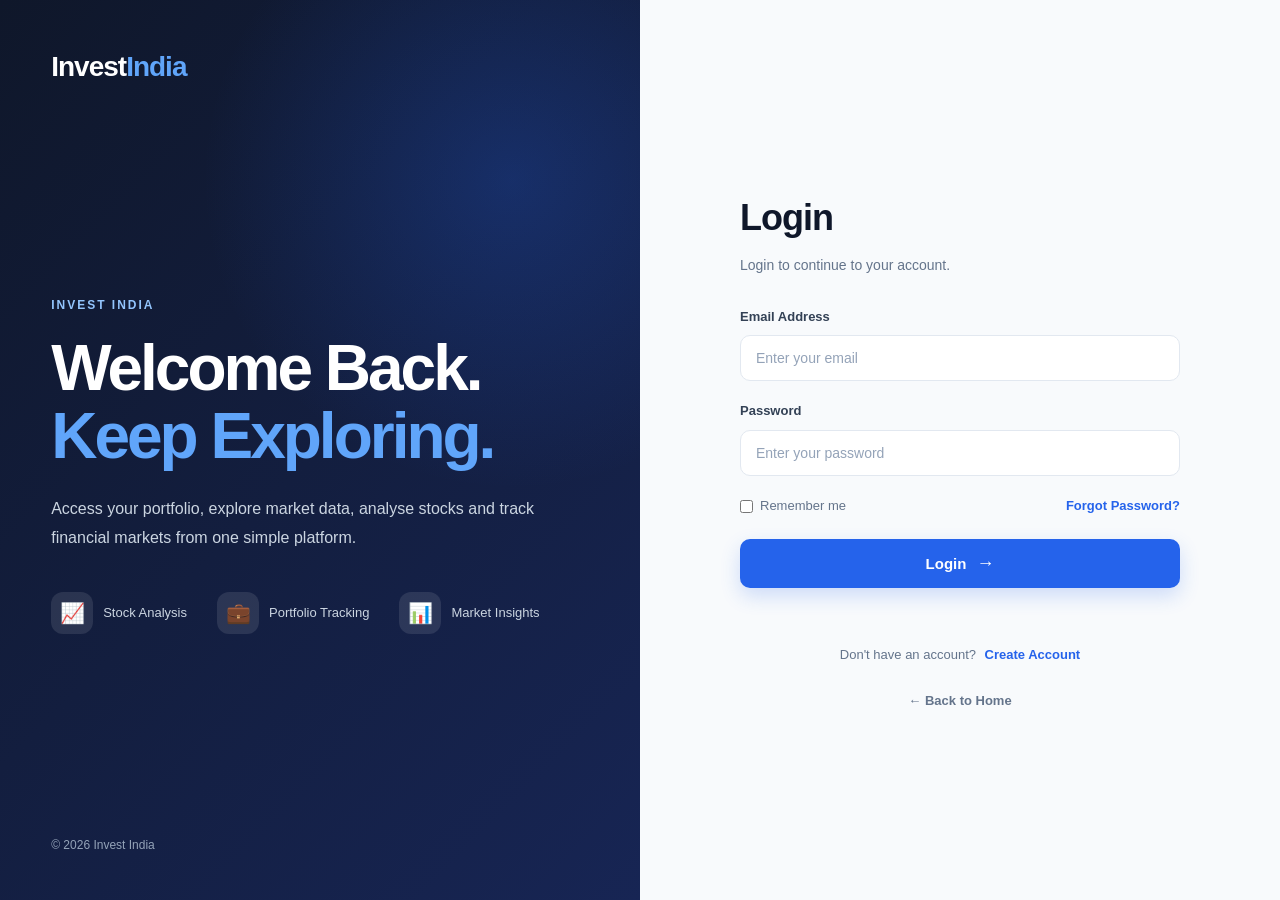
==== login.html @ 1726dc56 "first commi" ====
<!DOCTYPE html>
<html lang="en">

<head>

    <meta charset="UTF-8">

    <meta name="viewport"
          content="width=device-width, initial-scale=1.0">

    <title>Login | Invest India</title>

    <link rel="stylesheet"
          href="css/style.css">

</head>


<body class="auth-page">


<!-- ==================================================
     LOGIN PAGE
================================================== -->

<div class="auth-container">


    <!-- LEFT SIDE -->

    <div class="auth-info">

        <a href="index.html"
           class="auth-logo">

            Invest<span>India</span>

        </a>


        <div class="auth-info-content">

            <span class="auth-label">
                INVEST INDIA
            </span>

            <h1>
                Welcome Back.
                <span>Keep Exploring.</span>
            </h1>

            <p>
                Access your portfolio, explore market data,
                analyse stocks and track financial markets
                from one simple platform.
            </p>


            <div class="auth-features">

                <div>
                    <span>📈</span>
                    <p>
                        Stock Analysis
                    </p>
                </div>

                <div>
                    <span>💼</span>
                    <p>
                        Portfolio Tracking
                    </p>
                </div>

                <div>
                    <span>📊</span>
                    <p>
                        Market Insights
                    </p>
                </div>

            </div>

        </div>


        <div class="auth-footer-text">
            © 2026 Invest India
        </div>

    </div>



    <!-- RIGHT SIDE -->

    <div class="auth-form-section">


        <div class="auth-form-card">


            <div class="auth-form-header">

                <span class="auth-mobile-logo">
                    Invest<span>India</span>
                </span>

                <h2>
                    Login
                </h2>

                <p>
                    Login to continue to your account.
                </p>

            </div>


            <!-- ==================================================
                 LOGIN FORM
            ================================================== -->

            <form id="loginForm">


                <!-- EMAIL -->

                <div class="form-group">

                    <label for="loginEmail">
                        Email Address
                    </label>

                    <input
                        type="email"
                        id="loginEmail"
                        placeholder="Enter your email"
                        required
                    >

                </div>


                <!-- PASSWORD -->

                <div class="form-group">

                    <label for="loginPassword">
                        Password
                    </label>

                    <input
                        type="password"
                        id="loginPassword"
                        placeholder="Enter your password"
                        required
                    >

                </div>


                <!-- OPTIONS -->

                <div class="form-options">

                    <label class="remember-me">

                        <input
                            type="checkbox"
                            id="rememberMe"
                        >

                        <span>
                            Remember me
                        </span>

                    </label>


                    <a href="#">
                        Forgot Password?
                    </a>

                </div>


                <!-- LOGIN BUTTON -->

                <button
                    type="submit"
                    class="auth-submit-btn">

                    Login
                    <span>→</span>

                </button>


                <!-- MESSAGE -->

                <p id="loginMessage"
                   class="auth-message">
                </p>


            </form>


            <!-- ==================================================
                 REGISTER
            ================================================== -->

            <div class="auth-switch">

                <span>
                    Don't have an account?
                </span>

                <a href="register.html">
                    Create Account
                </a>

            </div>


            <!-- ==================================================
                 HOME
            ================================================== -->

            <a href="index.html"
               class="back-home">

                ← Back to Home

            </a>

        </div>

    </div>

</div>



<!-- ==================================================
     LOGIN JAVASCRIPT
     FRONTEND ONLY
     LOCAL STORAGE
================================================== -->

<script>


// ========================================
// GET ELEMENTS
// ========================================

const loginForm =
    document.getElementById(
        "loginForm"
    );


const loginMessage =
    document.getElementById(
        "loginMessage"
    );


// ========================================
// LOGIN FORM SUBMIT
// ========================================

loginForm.addEventListener(
    "submit",
    function(event) {

        event.preventDefault();


        // ========================================
        // GET EMAIL
        // ========================================

        const email =
            document.getElementById(
                "loginEmail"
            )
            .value
            .trim()
            .toLowerCase();


        // ========================================
        // GET PASSWORD
        // ========================================

        const password =
            document.getElementById(
                "loginPassword"
            )
            .value
            .trim();


        // ========================================
        // VALIDATION
        // ========================================

        if (
            !email ||
            !password
        ) {

            loginMessage.textContent =
                "Please enter email and password.";

            loginMessage.className =
                "auth-message error";

            return;

        }


        // ========================================
        // GET REGISTERED USER
        // ========================================

        const registeredEmail =
            localStorage.getItem(
                "userEmail"
            );


        const registeredPassword =
            localStorage.getItem(
                "userPassword"
            );


        const registeredName =
            localStorage.getItem(
                "userName"
            );


        // ========================================
        // CHECK ACCOUNT
        // ========================================

        if (
            !registeredEmail ||
            !registeredPassword
        ) {

            loginMessage.textContent =
                "Account not found. Please create an account first.";

            loginMessage.className =
                "auth-message error";

            return;

        }


        // ========================================
        // CHECK EMAIL
        // ========================================

        if (
            email !==
            registeredEmail
        ) {

            loginMessage.textContent =
                "Incorrect email address.";

            loginMessage.className =
                "auth-message error";

            return;

        }


        // ========================================
        // CHECK PASSWORD
        // ========================================

        if (
            password !==
            registeredPassword
        ) {

            loginMessage.textContent =
                "Incorrect password.";

            loginMessage.className =
                "auth-message error";

            return;

        }


        // ========================================
        // LOGIN SUCCESS
        // ========================================

        localStorage.setItem(
            "isLoggedIn",
            "true"
        );


        localStorage.setItem(
            "loggedInEmail",
            email
        );


        localStorage.setItem(
            "userEmail",
            email
        );


        // ========================================
        // SAVE USER NAME
        // ========================================

        if (
            registeredName
        ) {

            localStorage.setItem(
                "userName",
                registeredName
            );

        }
        else {

            const emailName =
                email
                    .split("@")[0]
                    .trim();


            localStorage.setItem(
                "userName",
                emailName
            );

        }


        // ========================================
        // REMEMBER ME
        // ========================================

        const rememberMe =
            document.getElementById(
                "rememberMe"
            );


        if (
            rememberMe &&
            rememberMe.checked
        ) {

            localStorage.setItem(
                "rememberMe",
                "true"
            );

        }
        else {

            localStorage.removeItem(
                "rememberMe"
            );

        }


        // ========================================
        // SUCCESS MESSAGE
        // ========================================

        loginMessage.textContent =
            "Login successful!";

        loginMessage.className =
            "auth-message success";


        // ========================================
        // REDIRECT
        // ========================================

        setTimeout(
            function() {

                const returnPage =
                    localStorage.getItem(
                        "returnPage"
                    );


                // ========================================
                // RETURN TO PREVIOUS PAGE
                // ========================================

                if (
                    returnPage
                ) {

                    localStorage.removeItem(
                        "returnPage"
                    );


                    window.location.href =
                        returnPage;

                }

                // ========================================
                // DEFAULT HOME PAGE
                // ========================================

                else {

                    window.location.href =
                        "index.html";

                }

            },
            700
        );

    }
);


</script>


</body>

</html>
---- css/style.css ----
/* =========================================================
   INVEST INDIA
   PREMIUM FINTECH / STOCK MARKET DESIGN
========================================================= */


/* =========================================================
   RESET
========================================================= */

* {
    margin: 0;
    padding: 0;
    box-sizing: border-box;
}

html {
    scroll-behavior: smooth;
}

body {
    font-family:
        Inter,
        "Segoe UI",
        Arial,
        Helvetica,
        sans-serif;

    background: #f8fafc;
    color: #0f172a;

    line-height: 1.6;

    max-width: 100%;
    overflow-x: hidden;
}

a {
    text-decoration: none;
    color: inherit;
}

button,
input {
    font-family: inherit;
}

button {
    cursor: pointer;
}

img,
svg {
    max-width: 100%;
}

.container {
    width: min(1180px, 92%);
    margin: auto;
}


/* =========================================================
   COLORS
========================================================= */

:root {
    --primary: #2563eb;
    --primary-dark: #1d4ed8;
    --primary-light: #eff6ff;

    --green: #16a34a;
    --green-light: #dcfce7;

    --red: #dc2626;
    --red-light: #fee2e2;

    --dark: #0f172a;
    --dark-2: #172033;

    --text: #334155;
    --muted: #64748b;

    --border: #e2e8f0;
    --background: #f8fafc;
    --white: #ffffff;
}


/* =========================================================
   HEADER
========================================================= */

.header {
    height: 76px;

    position: sticky;
    top: 0;

    z-index: 1000;

    background: rgba(255, 255, 255, 0.94);

    backdrop-filter: blur(18px);

    border-bottom: 1px solid rgba(226, 232, 240, 0.8);
}

.nav-container {
    height: 100%;

    display: flex;
    align-items: center;
    justify-content: space-between;

    gap: 30px;
}


/* =========================================================
   LOGO
========================================================= */

.logo {
    font-size: 25px;
    font-weight: 900;

    letter-spacing: -1px;

    color: var(--dark);

    white-space: nowrap;
}

.logo span {
    color: var(--primary);
}


/* =========================================================
   NAVIGATION
========================================================= */

.main-nav {
    display: flex;
    align-items: center;

    gap: 28px;

    margin-left: auto;
}

.main-nav > a {
    position: relative;

    color: #475569;

    font-size: 14px;
    font-weight: 650;

    padding: 28px 0;

    transition: 0.2s ease;

    white-space: nowrap;
}

.main-nav > a:hover {
    color: var(--primary);
}

.main-nav > a::after {
    content: "";

    position: absolute;

    left: 0;
    bottom: 18px;

    width: 0;
    height: 2px;

    background: var(--primary);

    border-radius: 10px;

    transition: 0.25s ease;
}

.main-nav > a:hover::after {
    width: 100%;
}


/* =========================================================
   PROFILE
========================================================= */

.profile-menu {
    position: relative;

    margin-left: 4px;

    flex-shrink: 0;
}

.profile-image {
    width: 42px;
    height: 42px;

    display: block;

    border-radius: 50%;

    border: 3px solid #dbeafe;

    cursor: pointer;

    transition: 0.25s ease;
}

.profile-image:hover {
    border-color: var(--primary);

    transform: scale(1.05);
}


/* =========================================================
   PROFILE DROPDOWN
========================================================= */

.profile-dropdown {
    position: absolute;

    top: 52px;
    right: 0;

    width: 255px;

    padding: 10px;

    background: #ffffff;

    border: 1px solid var(--border);

    border-radius: 16px;

    box-shadow:
        0 20px 50px rgba(15, 23, 42, 0.15);

    opacity: 0;

    visibility: hidden;

    transform: translateY(8px);

    transition:
        opacity 0.2s ease,
        transform 0.2s ease,
        visibility 0.2s ease;

    z-index: 9999;
}

.profile-menu.active .profile-dropdown {
    opacity: 1;

    visibility: visible;

    transform: translateY(0);
}

.profile-dropdown::before {
    content: "";

    position: absolute;

    top: -12px;
    right: 0;

    width: 100%;
    height: 14px;
}

.profile-welcome {
    padding: 13px;
}

.profile-welcome strong {
    display: block;

    color: var(--dark);

    font-size: 14px;
}

.profile-welcome span {
    display: block;

    color: var(--muted);

    font-size: 13px;

    margin-top: 3px;
}

.profile-dropdown hr {
    border: none;

    border-top: 1px solid var(--border);

    margin: 5px 0 8px;
}

.profile-dropdown a,
.profile-dropdown button {
    width: 100%;

    display: block;

    padding: 11px 12px;

    border: none;

    background: transparent;

    color: #334155;

    text-align: left;

    border-radius: 9px;

    font-size: 14px;

    cursor: pointer;

    transition: 0.2s ease;
}

.profile-dropdown a:hover,
.profile-dropdown button:hover {
    background: var(--primary-light);

    color: var(--primary);
}


/* =========================================================
   MARKET TICKER
========================================================= */

.market-ticker {
    background: var(--dark);

    color: white;

    border-bottom: 1px solid #1e293b;
}

.ticker-container {
    min-height: 46px;

    display: flex;

    align-items: center;

    justify-content: center;

    gap: 55px;

    overflow: hidden;
}

.ticker-item {
    display: flex;

    align-items: center;

    gap: 9px;

    white-space: nowrap;

    font-size: 12px;
}

.ticker-item span {
    color: #94a3b8;

    font-weight: 600;
}

.ticker-item strong {
    color: #f8fafc;
}

.positive {
    color: var(--green) !important;
}

.negative {
    color: var(--red) !important;
}


/* =========================================================
   HERO
========================================================= */

.hero {
    position: relative;

    overflow: hidden;

    padding: 105px 0 100px;

    background:
        radial-gradient(
            circle at 80% 20%,
            rgba(37, 99, 235, 0.12),
            transparent 30%
        ),
        linear-gradient(
            135deg,
            #f8fbff,
            #ffffff 50%,
            #f8fafc
        );
}

.hero::before {
    content: "";

    position: absolute;

    width: 500px;
    height: 500px;

    right: -250px;
    top: 50px;

    background: rgba(37, 99, 235, 0.05);

    border-radius: 50%;

    filter: blur(10px);
}

.hero-grid {
    position: relative;

    display: grid;

    grid-template-columns: 1fr 1fr;

    align-items: center;

    gap: 80px;
}


/* =========================================================
   HERO CONTENT
========================================================= */

.hero-content {
    position: relative;

    z-index: 2;
}

.hero-badge {
    display: inline-flex;

    align-items: center;

    gap: 8px;

    padding: 8px 13px;

    background: #eff6ff;

    border: 1px solid #dbeafe;

    color: var(--primary);

    border-radius: 30px;

    font-size: 11px;

    font-weight: 800;

    letter-spacing: 0.8px;

    margin-bottom: 22px;
}

.live-dot {
    width: 7px;
    height: 7px;

    background: #22c55e;

    border-radius: 50%;

    box-shadow:
        0 0 0 4px rgba(34, 197, 94, 0.12);
}

.hero h1 {
    max-width: 680px;

    font-size: clamp(46px, 5vw, 72px);

    line-height: 1.02;

    letter-spacing: -3.5px;

    color: var(--dark);

    margin-bottom: 25px;
}

.hero h1 span {
    display: block;

    background:
        linear-gradient(
            90deg,
            #2563eb,
            #3b82f6
        );

    -webkit-background-clip: text;

    background-clip: text;

    color: transparent;
}

.hero p {
    max-width: 590px;

    color: var(--muted);

    font-size: 17px;

    line-height: 1.8;

    margin-bottom: 32px;
}


/* =========================================================
   HERO BUTTONS
========================================================= */

.hero-actions {
    display: flex;

    align-items: center;

    gap: 13px;

    margin-bottom: 45px;
}

.primary-btn,
.secondary-btn {
    min-height: 48px;

    padding: 0 21px;

    display: inline-flex;

    align-items: center;

    justify-content: center;

    gap: 9px;

    border-radius: 10px;

    font-size: 14px;

    font-weight: 750;

    transition: 0.25s ease;
}

.primary-btn {
    background: var(--primary);

    color: white;

    box-shadow:
        0 12px 25px rgba(37, 99, 235, 0.23);
}

.primary-btn:hover {
    background: var(--primary-dark);

    transform: translateY(-2px);

    box-shadow:
        0 15px 30px rgba(37, 99, 235, 0.3);
}

.primary-btn span {
    font-size: 18px;
}

.secondary-btn {
    background: white;

    border: 1px solid var(--border);

    color: var(--text);
}

.secondary-btn:hover {
    border-color: #bfdbfe;

    color: var(--primary);

    background: #f8fbff;
}


/* =========================================================
   HERO TRUST
========================================================= */

.hero-trust {
    display: flex;

    align-items: center;

    gap: 35px;
}

.hero-trust div {
    display: flex;

    flex-direction: column;
}

.hero-trust strong {
    font-size: 22px;

    color: var(--dark);
}

.hero-trust span {
    color: var(--muted);

    font-size: 12px;
}


/* =========================================================
   HERO DASHBOARD
========================================================= */

.hero-dashboard {
    position: relative;

    min-height: 450px;

    display: flex;

    align-items: center;

    justify-content: center;
}

.dashboard-glow {
    position: absolute;

    width: 330px;
    height: 330px;

    border-radius: 50%;

    background: rgba(37, 99, 235, 0.13);

    filter: blur(65px);
}


/* =========================================================
   PORTFOLIO CARD
========================================================= */

.portfolio-card {
    position: relative;

    z-index: 2;

    width: min(480px, 100%);

    padding: 26px;

    background:
        linear-gradient(
            145deg,
            #ffffff,
            #f8fbff
        );

    border: 1px solid rgba(226, 232, 240, 0.9);

    border-radius: 22px;

    box-shadow:
        0 30px 80px rgba(15, 23, 42, 0.14);

    transform:
        perspective(1000px)
        rotateY(-5deg)
        rotateX(2deg);

    transition: 0.4s ease;
}

.portfolio-card:hover {
    transform:
        perspective(1000px)
        rotateY(0deg)
        rotateX(0deg)
        translateY(-5px);
}


/* =========================================================
   PORTFOLIO HEADER
========================================================= */

.portfolio-header {
    display: flex;

    align-items: flex-start;

    justify-content: space-between;
}

.portfolio-header span {
    color: var(--muted);

    font-size: 12px;
}

.portfolio-header h2 {
    font-size: 30px;

    color: var(--dark);

    margin-top: 3px;

    letter-spacing: -1px;
}

.profit-badge {
    padding: 7px 10px;

    background: var(--green-light);

    color: var(--green);

    border-radius: 8px;

    font-size: 12px;

    font-weight: 800;
}


/* =========================================================
   CHART
========================================================= */

.chart-area {
    position: relative;

    height: 205px;

    margin-top: 25px;

    overflow: hidden;

    border-radius: 14px;

    background:
        linear-gradient(
            180deg,
            #f8fbff,
            #ffffff
        );
}

.chart-grid-lines {
    position: absolute;

    inset: 0;

    background:
        repeating-linear-gradient(
            to bottom,
            transparent 0,
            transparent 49px,
            #e8eef7 50px
        );
}

.chart-labels {
    position: absolute;

    right: 8px;
    top: 10px;

    height: 165px;

    display: flex;

    flex-direction: column;

    justify-content: space-between;

    color: #94a3b8;

    font-size: 9px;

    z-index: 2;
}

.market-chart {
    position: absolute;

    left: 0;
    bottom: 0;

    width: 100%;
    height: 100%;

    overflow: visible;
}

.chart-fill {
    fill: url(#chartFill);
}

.chart-path {
    fill: none;

    stroke: var(--primary);

    stroke-width: 4;

    stroke-linecap: round;

    stroke-linejoin: round;
}

.chart-periods {
    display: flex;

    justify-content: flex-end;

    gap: 15px;

    padding: 13px 3px 18px;

    color: #94a3b8;

    font-size: 11px;

    font-weight: 700;
}

.chart-periods .active {
    color: var(--primary);
}


/* =========================================================
   PORTFOLIO STATS
========================================================= */

.portfolio-stats {
    display: grid;

    grid-template-columns: 1fr 1fr;

    gap: 15px;

    padding-top: 17px;

    border-top: 1px solid var(--border);
}

.portfolio-stats div {
    display: flex;

    flex-direction: column;
}

.portfolio-stats span {
    color: var(--muted);

    font-size: 11px;
}

.portfolio-stats strong {
    margin-top: 3px;

    color: var(--dark);

    font-size: 15px;
}


/* =========================================================
   FLOATING STOCK CARD
========================================================= */

.floating-stock-card {
    position: absolute;

    z-index: 4;

    right: -15px;
    bottom: 65px;

    display: flex;

    align-items: center;

    gap: 10px;

    padding: 13px 15px;

    background: white;

    border: 1px solid var(--border);

    border-radius: 13px;

    box-shadow:
        0 18px 40px rgba(15, 23, 42, 0.12);
}

.stock-mini-icon {
    width: 38px;
    height: 38px;

    display: flex;

    align-items: center;

    justify-content: center;

    background: #eff6ff;

    color: var(--primary);

    border-radius: 9px;

    font-size: 11px;

    font-weight: 900;
}

.floating-stock-card div {
    display: flex;

    flex-direction: column;
}

.floating-stock-card span {
    color: var(--muted);

    font-size: 9px;
}

.floating-stock-card strong {
    font-size: 13px;
}

.floating-stock-card b {
    font-size: 11px;
}


/* =========================================================
   FLOATING MINI CARD
========================================================= */

.floating-mini-card {
    position: absolute;

    z-index: 4;

    left: -20px;
    top: 70px;

    padding: 13px 17px;

    background: white;

    border: 1px solid var(--border);

    border-radius: 12px;

    box-shadow:
        0 15px 35px rgba(15, 23, 42, 0.1);

    display: flex;

    flex-direction: column;
}

.floating-mini-card span {
    color: var(--muted);

    font-size: 9px;
}

.floating-mini-card strong {
    color: var(--green);

    font-size: 14px;
}


/* =========================================================
   MARKET OVERVIEW
========================================================= */

.market-overview {
    padding: 70px 0;

    background: white;

    border-bottom: 1px solid #edf2f7;
}

.section-top {
    display: flex;

    justify-content: space-between;

    align-items: flex-end;

    margin-bottom: 28px;
}

.section-label {
    display: block;

    color: var(--primary);

    font-size: 10px;

    font-weight: 850;

    letter-spacing: 1.5px;

    margin-bottom: 7px;
}

.section-top h2 {
    font-size: 27px;

    letter-spacing: -0.7px;
}

.market-status {
    color: var(--green);

    font-size: 12px;

    font-weight: 700;
}

.market-cards {
    display: grid;

    grid-template-columns:
        repeat(4, 1fr);

    gap: 15px;
}

.market-overview-card {
    padding: 21px;

    border: 1px solid var(--border);

    background: #ffffff;

    border-radius: 15px;

    transition: 0.25s ease;
}

.market-overview-card:hover {
    transform: translateY(-4px);

    border-color: #bfdbfe;

    box-shadow:
        0 15px 30px rgba(15, 23, 42, 0.07);
}

.market-card-top {
    display: flex;

    justify-content: space-between;

    align-items: center;

    margin-bottom: 13px;
}

.market-card-top span:first-child {
    color: var(--muted);

    font-size: 11px;

    font-weight: 700;
}

.market-icon {
    width: 28px;
    height: 28px;

    display: flex;

    align-items: center;

    justify-content: center;

    background: var(--primary-light);

    color: var(--primary);

    border-radius: 7px;

    font-size: 11px;

    font-weight: 900;
}

.market-overview-card > strong {
    display: block;

    color: var(--dark);

    font-size: 21px;

    letter-spacing: -0.5px;

    margin-bottom: 5px;
}

.market-overview-card small {
    font-size: 11px;

    font-weight: 700;
}


/* =========================================================
   QUICK TOOLS
========================================================= */

.quick-tools {
    padding: 95px 0;

    background: #f8fafc;
}

.section-heading {
    text-align: center;

    max-width: 700px;

    margin: 0 auto 42px;
}

.section-heading h2 {
    color: var(--dark);

    font-size: 38px;

    line-height: 1.15;

    letter-spacing: -1.5px;

    margin-bottom: 11px;
}

.section-heading p {
    color: var(--muted);

    font-size: 15px;
}

.tool-grid {
    display: grid;

    grid-template-columns:
        repeat(4, 1fr);

    gap: 16px;
}

.tool-card {
    position: relative;

    display: flex;

    align-items: center;

    gap: 15px;

    padding: 23px;

    background: white;

    border: 1px solid var(--border);

    border-radius: 16px;

    transition: 0.25s ease;
}

.tool-card:hover {
    transform: translateY(-5px);

    border-color: #bfdbfe;

    box-shadow:
        0 18px 40px rgba(15, 23, 42, 0.08);
}

.tool-icon {
    flex-shrink: 0;

    width: 48px;
    height: 48px;

    display: flex;

    align-items: center;

    justify-content: center;

    border-radius: 12px;

    font-size: 21px;
}

.tool-icon.blue {
    background: #eff6ff;
}

.tool-icon.purple {
    background: #f5f3ff;
}

.tool-icon.green {
    background: #ecfdf5;
}

.tool-icon.orange {
    background: #fff7ed;
}

.tool-card h3 {
    color: var(--dark);

    font-size: 15px;

    margin-bottom: 3px;
}

.tool-card p {
    color: var(--muted);

    font-size: 11px;
}

.tool-arrow {
    margin-left: auto;

    color: #94a3b8;

    font-size: 18px;

    transition: 0.2s ease;
}

.tool-card:hover .tool-arrow {
    color: var(--primary);

    transform: translateX(3px);
}


/* =========================================================
   MARKET SECTIONS
========================================================= */

.market-section {
    padding: 100px 0;

    background: white;
}

.light-section {
    background: #f8fafc;
}

.centered {
    text-align: center;
}


/* =========================================================
   SEARCH
========================================================= */

.stock-search,
.search-box {
    max-width: 760px;

    margin: 0 auto 35px;

    display: flex;

    gap: 9px;
}

.stock-search input,
.search-box input {
    flex: 1;

    min-width: 0;

    height: 50px;

    padding: 0 16px;

    background: white;

    border: 1px solid #cbd5e1;

    border-radius: 10px;

    outline: none;

    color: var(--dark);

    font-size: 14px;

    transition: 0.2s ease;
}

.stock-search input:focus,
.search-box input:focus {
    border-color: var(--primary);

    box-shadow:
        0 0 0 4px rgba(37, 99, 235, 0.08);
}

.stock-search button,
.search-box button {
    min-width: 145px;

    padding: 0 20px;

    border: none;

    border-radius: 10px;

    background: var(--primary);

    color: white;

    font-size: 13px;

    font-weight: 750;

    transition: 0.2s ease;
}

.stock-search button:hover,
.search-box button:hover {
    background: var(--primary-dark);

    transform: translateY(-1px);
}


/* =========================================================
   STOCK RESULT
========================================================= */

.stock-result {
    max-width: 1000px;

    margin: auto;

    width: 100%;
}

.stock-main-card {
    padding: 30px;

    background: white;

    border: 1px solid var(--border);

    border-radius: 18px;

    box-shadow:
        0 12px 35px rgba(15, 23, 42, 0.06);
}

.stock-title {
    display: flex;

    align-items: center;

    justify-content: space-between;

    gap: 30px;

    padding-bottom: 24px;

    border-bottom: 1px solid var(--border);
}

.stock-title span {
    color: var(--muted);

    font-size: 10px;

    font-weight: 750;

    letter-spacing: 1px;
}

.stock-title h2 {
    color: var(--dark);

    font-size: 23px;

    margin-top: 5px;
}

.stock-title p {
    color: var(--muted);

    font-size: 13px;
}

.stock-price {
    text-align: right;
}

.stock-price strong {
    display: block;

    color: var(--primary);

    font-size: 30px;

    margin-top: 3px;
}

.stock-details {
    display: grid;

    grid-template-columns:
        repeat(5, 1fr);

    gap: 15px;

    padding-top: 24px;
}

.stock-details div {
    padding: 14px;

    background: #f8fafc;

    border-radius: 10px;

    min-width: 0;
}

.stock-details span {
    display: block;

    color: var(--muted);

    font-size: 10px;

    margin-bottom: 3px;
}

.stock-details strong {
    color: var(--dark);

    font-size: 13px;

    word-break: break-word;
}


/* =========================================================
   WATCHLIST BUTTON
========================================================= */

.watchlist-btn {
    margin-top: 10px;

    padding: 9px 13px;

    border: 1px solid #cbd5e1;

    border-radius: 8px;

    background: white;

    color: #475569;

    font-size: 12px;

    font-weight: 700;

    cursor: pointer;

    transition: 0.2s ease;
}

.watchlist-btn:hover {
    border-color: var(--primary);

    color: var(--primary);

    background: var(--primary-light);

    transform: translateY(-1px);
}

.watchlist-btn.watchlist-added {
    background: #fff7ed;

    border-color: #f59e0b;

    color: #d97706;
}

.watchlist-btn.watchlist-added:hover {
    background: #ffedd5;

    border-color: #d97706;

    color: #b45309;
}


/* =========================================================
   IPO FILTERS
========================================================= */

.ipo-filters {
    display: flex;

    justify-content: center;

    gap: 7px;

    margin-bottom: 30px;

    flex-wrap: wrap;
}

.ipo-filters button {
    padding: 10px 17px;

    background: white;

    border: 1px solid var(--border);

    color: var(--muted);

    border-radius: 9px;

    font-size: 12px;

    font-weight: 700;

    transition: 0.2s ease;

    white-space: nowrap;
}

.ipo-filters button:hover,
.ipo-filters button.active {
    background: var(--primary);

    border-color: var(--primary);

    color: white;
}


/* =========================================================
   DYNAMIC CARDS
========================================================= */

.ipo-grid,
.fund-grid {
    display: grid;

    grid-template-columns:
        repeat(3, 1fr);

    gap: 18px;
}

.loading-card {
    grid-column: 1 / -1;

    padding: 35px;

    background: white;

    border: 1px solid var(--border);

    border-radius: 14px;

    text-align: center;

    color: var(--muted);

    font-size: 14px;
}


/* =========================================================
   MORE MARKETS
========================================================= */

.other-markets {
    padding: 100px 0;

    background:
        linear-gradient(
            135deg,
            #f8fafc,
            #ffffff
        );
}

.other-grid {
    display: grid;

    grid-template-columns:
        repeat(4, 1fr);

    gap: 17px;
}

.other-card {
    padding: 27px;

    background: white;

    border: 1px solid var(--border);

    border-radius: 16px;

    transition: 0.25s ease;
}

.other-card:hover {
    transform: translateY(-5px);

    border-color: #bfdbfe;

    box-shadow:
        0 15px 35px rgba(15, 23, 42, 0.07);
}

.other-icon {
    width: 48px;
    height: 48px;

    display: flex;

    align-items: center;

    justify-content: center;

    background: var(--primary-light);

    border-radius: 11px;

    font-size: 21px;

    margin-bottom: 17px;
}

.other-card h3 {
    color: var(--dark);

    font-size: 16px;

    margin-bottom: 5px;
}

.other-card p {
    color: var(--muted);

    font-size: 12px;
}


/* =========================================================
   ABOUT
========================================================= */

.about-section {
    padding: 100px 0;

    background:
        radial-gradient(
            circle at 80% 20%,
            rgba(37, 99, 235, 0.12),
            transparent 30%
        ),
        #eff6ff;
}

.about-grid {
    display: grid;

    grid-template-columns:
        1.25fr 1fr;

    gap: 80px;

    align-items: center;
}

.about-content {
    max-width: 650px;
}

.about-content h2 {
    font-size: 42px;

    line-height: 1.12;

    letter-spacing: -1.8px;

    color: var(--dark);

    margin: 10px 0 20px;
}

.about-content p {
    color: var(--muted);

    font-size: 15px;

    margin-bottom: 13px;
}

.about-highlight {
    display: grid;

    grid-template-columns:
        repeat(2, 1fr);

    gap: 13px;
}

.about-highlight div {
    padding: 24px;

    background: rgba(255, 255, 255, 0.9);

    border: 1px solid #dbeafe;

    border-radius: 14px;

    display: flex;

    flex-direction: column;

    gap: 8px;

    transition: 0.2s ease;
}

.about-highlight div:hover {
    transform: translateY(-3px);

    box-shadow:
        0 12px 25px rgba(37, 99, 235, 0.08);
}

.about-highlight strong {
    font-size: 25px;
}

.about-highlight span {
    color: var(--text);

    font-size: 13px;

    font-weight: 750;
}


/* =========================================================
   FOOTER
========================================================= */

.footer {
    background: #0b1220;

    color: white;

    padding-top: 50px;
}

.footer-content {
    display: flex;

    align-items: flex-start;

    justify-content: space-between;

    gap: 40px;

    padding-bottom: 35px;
}

.footer-logo {
    font-size: 24px;

    font-weight: 900;

    letter-spacing: -0.8px;
}

.footer-logo span {
    color: #60a5fa;
}

.footer-content p {
    color: #94a3b8;

    font-size: 13px;

    margin-top: 9px;
}

.footer-links {
    display: flex;

    gap: 25px;

    color: #cbd5e1;

    font-size: 12px;

    font-weight: 650;
}

.footer-links a:hover {
    color: #60a5fa;
}

.footer-bottom {
    padding: 18px;

    border-top: 1px solid #1e293b;

    text-align: center;

    color: #64748b;

    font-size: 11px;
}


/* =========================================================
   PROFILE PAGE
========================================================= */

.profile-page {
    min-height: calc(100vh - 76px);

    padding: 70px 0;

    background: #f8fafc;
}

.profile-container {
    max-width: 1050px;

    width: 92%;

    margin: auto;
}

.profile-header {
    display: flex;

    align-items: center;

    gap: 22px;

    background: white;

    padding: 30px;

    border: 1px solid var(--border);

    border-radius: 18px;

    margin-bottom: 22px;

    box-shadow:
        0 10px 30px rgba(15, 23, 42, 0.05);
}

.profile-avatar {
    width: 85px;
    height: 85px;

    display: flex;

    align-items: center;

    justify-content: center;

    border-radius: 50%;

    background: var(--primary);

    color: white;

    font-size: 32px;

    font-weight: 800;

    flex-shrink: 0;
}

.profile-heading h1 {
    color: var(--dark);

    margin-bottom: 4px;
}

.profile-heading p {
    color: var(--muted);

    margin-bottom: 8px;

    word-break: break-word;
}

.account-badge {
    display: inline-block;

    padding: 5px 10px;

    background: var(--primary-light);

    color: var(--primary);

    border-radius: 20px;

    font-size: 11px;

    font-weight: 750;
}

.profile-card {
    background: white;

    border: 1px solid var(--border);

    border-radius: 18px;

    padding: 30px;

    margin-bottom: 20px;

    box-shadow:
        0 10px 30px rgba(15, 23, 42, 0.04);
}

.card-title {
    display: flex;

    justify-content: space-between;

    align-items: center;

    gap: 20px;

    margin-bottom: 24px;
}

.card-title h2 {
    color: var(--dark);

    font-size: 21px;
}

.card-title p {
    color: var(--muted);

    font-size: 13px;

    margin-top: 4px;
}

.edit-btn {
    border: none;

    background: var(--primary);

    color: white;

    padding: 10px 16px;

    border-radius: 8px;

    font-weight: 700;

    flex-shrink: 0;
}

.edit-btn:hover {
    background: var(--primary-dark);
}


/* =========================================================
   PROFILE DETAILS
========================================================= */

.profile-details {
    display: grid;

    grid-template-columns:
        repeat(3, 1fr);

    gap: 15px;
}

.detail-item {
    padding: 18px;

    background: #f8fafc;

    border: 1px solid var(--border);

    border-radius: 11px;

    min-width: 0;
}

.detail-item span {
    display: block;

    color: var(--muted);

    font-size: 12px;

    margin-bottom: 5px;
}

.detail-item strong {
    color: var(--dark);

    font-size: 14px;

    word-break: break-word;
}

.status-active {
    color: var(--green) !important;
}


/* =========================================================
   PROFILE EDIT
========================================================= */

.profile-edit {
    display: grid;

    grid-template-columns:
        repeat(2, 1fr);

    gap: 18px;
}

.input-group {
    display: flex;

    flex-direction: column;

    gap: 6px;
}

.input-group label {
    color: var(--text);

    font-size: 12px;

    font-weight: 750;
}

.input-group input {
    height: 45px;

    padding: 0 12px;

    border: 1px solid #cbd5e1;

    border-radius: 8px;

    outline: none;
}

.input-group input:focus {
    border-color: var(--primary);

    box-shadow:
        0 0 0 3px rgba(37, 99, 235, 0.08);
}

.edit-actions {
    grid-column: 1 / -1;

    display: flex;

    justify-content: flex-end;

    gap: 9px;
}

.cancel-btn,
.save-btn {
    padding: 10px 18px;

    border-radius: 8px;

    font-weight: 700;
}

.cancel-btn {
    border: 1px solid #cbd5e1;

    background: white;

    color: var(--text);
}

.save-btn {
    border: none;

    background: var(--primary);

    color: white;
}


/* =========================================================
   ACCOUNT GRID
========================================================= */

.account-grid {
    display: grid;

    grid-template-columns:
        repeat(4, 1fr);

    gap: 13px;
}

.account-box {
    display: flex;

    align-items: center;

    gap: 11px;

    padding: 17px;

    background: #f8fafc;

    border: 1px solid var(--border);

    border-radius: 10px;

    min-width: 0;
}

.account-icon {
    font-size: 21px;

    flex-shrink: 0;
}

.account-box span {
    display: block;

    color: var(--muted);

    font-size: 11px;
}

.account-box strong {
    color: var(--dark);

    font-size: 13px;
}

.text-green {
    color: var(--green) !important;
}


/* =========================================================
   QUICK ACTIONS
========================================================= */

.quick-actions {
    display: grid;

    grid-template-columns:
        repeat(2, 1fr);

    gap: 13px;
}

.quick-action {
    display: flex;

    align-items: center;

    gap: 14px;

    padding: 18px;

    background: #f8fafc;

    border: 1px solid var(--border);

    border-radius: 11px;

    transition: 0.2s ease;
}

.quick-action:hover {
    background: var(--primary-light);

    border-color: #bfdbfe;

    transform: translateY(-2px);
}

.quick-action > span {
    font-size: 26px;

    flex-shrink: 0;
}

.quick-action strong {
    display: block;

    color: var(--dark);

    font-size: 14px;
}

.quick-action small {
    color: var(--muted);

    font-size: 11px;
}


/* =========================================================
   NAVIGATION ACTIONS
========================================================= */

.nav-portfolio {
    color: var(--primary) !important;

    font-weight: 750 !important;
}

.nav-login {
    padding: 9px 15px !important;

    border: 1px solid var(--primary);

    border-radius: 8px;

    color: var(--primary) !important;

    background: transparent;

    transition: 0.2s ease;
}

.nav-login:hover {
    background: var(--primary-light);

    color: var(--primary-dark) !important;
}

.nav-register {
    padding: 9px 16px !important;

    border-radius: 8px;

    background: var(--primary);

    color: #ffffff !important;

    box-shadow:
        0 6px 15px rgba(37, 99, 235, 0.18);

    transition: 0.2s ease;
}

.nav-register:hover {
    background: var(--primary-dark);

    color: #ffffff !important;

    transform: translateY(-1px);
}

.main-nav .nav-login::after,
.main-nav .nav-register::after {
    display: none;
}


/* =========================================================
   AUTHENTICATION PAGES
========================================================= */

.auth-page {
    min-height: 100vh;

    margin: 0;

    background: #f8fafc;
}

.auth-container {
    min-height: 100vh;

    display: grid;

    grid-template-columns: 1fr 1fr;
}


/* =========================================================
   AUTH LEFT SIDE
========================================================= */

.auth-info {
    position: relative;

    min-height: 100vh;

    padding: 45px 8%;

    display: flex;

    flex-direction: column;

    justify-content: space-between;

    background:
        radial-gradient(
            circle at 80% 20%,
            rgba(37, 99, 235, 0.25),
            transparent 35%
        ),
        linear-gradient(
            135deg,
            #0f172a,
            #172554
        );

    color: white;
}

.auth-logo {
    width: fit-content;

    font-size: 28px;

    font-weight: 900;

    letter-spacing: -1px;

    color: white;
}

.auth-logo span {
    color: #60a5fa;
}

.auth-info-content {
    max-width: 520px;
}

.auth-label {
    display: inline-block;

    margin-bottom: 20px;

    font-size: 12px;

    font-weight: 800;

    letter-spacing: 2px;

    color: #93c5fd;
}

.auth-info-content h1 {
    margin: 0;

    font-size: clamp(42px, 5vw, 70px);

    line-height: 1.05;

    letter-spacing: -3px;
}

.auth-info-content h1 span {
    display: block;

    color: #60a5fa;
}

.auth-info-content > p {
    max-width: 500px;

    margin-top: 25px;

    color: #cbd5e1;

    font-size: 16px;

    line-height: 1.8;
}


/* =========================================================
   AUTH FEATURES
========================================================= */

.auth-features {
    display: flex;

    gap: 30px;

    margin-top: 40px;

    flex-wrap: wrap;
}

.auth-features div {
    display: flex;

    align-items: center;

    gap: 10px;
}

.auth-features span {
    width: 42px;
    height: 42px;

    display: flex;

    align-items: center;

    justify-content: center;

    border-radius: 12px;

    background: rgba(255,255,255,0.1);

    font-size: 20px;

    flex-shrink: 0;
}

.auth-features p {
    margin: 0;

    font-size: 13px;

    color: #cbd5e1;
}

.auth-footer-text {
    color: #94a3b8;

    font-size: 12px;
}


/* =========================================================
   AUTH RIGHT SIDE
========================================================= */

.auth-form-section {
    min-height: 100vh;

    display: flex;

    align-items: center;

    justify-content: center;

    padding: 40px;
}

.auth-form-card {
    width: 100%;

    max-width: 440px;
}

.auth-form-header {
    margin-bottom: 30px;
}

.auth-mobile-logo {
    display: none;

    margin-bottom: 20px;

    font-size: 24px;

    font-weight: 900;

    color: var(--dark);
}

.auth-mobile-logo span {
    color: var(--primary);
}

.auth-form-header h2 {
    margin: 0;

    font-size: 36px;

    color: var(--dark);

    letter-spacing: -1px;
}

.auth-form-header p {
    margin-top: 8px;

    color: var(--muted);

    font-size: 14px;
}


/* =========================================================
   AUTH FORM
========================================================= */

.form-group {
    margin-bottom: 20px;
}

.form-group label {
    display: block;

    margin-bottom: 8px;

    font-size: 13px;

    font-weight: 700;

    color: #334155;
}

.form-group input {
    width: 100%;

    box-sizing: border-box;

    padding: 14px 15px;

    border: 1px solid var(--border);

    border-radius: 10px;

    outline: none;

    background: white;

    color: var(--dark);

    font-size: 14px;

    transition: 0.2s ease;
}

.form-group input:focus {
    border-color: var(--primary);

    box-shadow:
        0 0 0 4px
        rgba(37, 99, 235, 0.08);
}

.form-group input::placeholder {
    color: #94a3b8;
}


/* =========================================================
   FORM OPTIONS
========================================================= */

.form-options {
    display: flex;

    align-items: center;

    justify-content: space-between;

    margin: 5px 0 22px;

    font-size: 13px;

    gap: 15px;
}

.remember-me {
    display: flex;

    align-items: center;

    gap: 7px;

    color: #64748b;

    cursor: pointer;
}

.remember-me input {
    accent-color: var(--primary);
}

.form-options a {
    color: var(--primary);

    font-weight: 600;
}

.form-options a:hover {
    color: var(--primary-dark);
}


/* =========================================================
   SUBMIT BUTTON
========================================================= */

.auth-submit-btn {
    width: 100%;

    display: flex;

    align-items: center;

    justify-content: center;

    gap: 10px;

    padding: 14px;

    border: none;

    border-radius: 10px;

    background: var(--primary);

    color: white;

    font-size: 15px;

    font-weight: 750;

    cursor: pointer;

    box-shadow:
        0 8px 20px
        rgba(37, 99, 235, 0.2);

    transition: 0.2s ease;
}

.auth-submit-btn:hover {
    background: var(--primary-dark);

    transform: translateY(-1px);
}

.auth-submit-btn span {
    font-size: 18px;
}


/* =========================================================
   MESSAGE
========================================================= */

.auth-message {
    min-height: 20px;

    margin: 12px 0 0;

    text-align: center;

    font-size: 13px;
}

.auth-message.error {
    color: var(--red);
}

.auth-message.success {
    color: var(--green);
}


/* =========================================================
   REGISTER SWITCH
========================================================= */

.auth-switch {
    margin-top: 25px;

    text-align: center;

    font-size: 13px;

    color: var(--muted);
}

.auth-switch a {
    margin-left: 5px;

    color: var(--primary);

    font-weight: 700;
}

.auth-switch a:hover {
    color: var(--primary-dark);
}


/* =========================================================
   BACK HOME
========================================================= */

.back-home {
    display: block;

    margin-top: 25px;

    text-align: center;

    color: #64748b;

    font-size: 13px;

    font-weight: 600;
}

.back-home:hover {
    color: var(--primary);
}


/* =========================================================
   REGISTER TERMS
========================================================= */

.register-terms {
    margin: 5px 0 20px;
}

.register-terms label {
    display: flex;

    align-items: flex-start;

    gap: 8px;

    color: #64748b;

    font-size: 12px;

    line-height: 1.5;

    cursor: pointer;
}

.register-terms input {
    margin-top: 3px;

    accent-color: var(--primary);

    flex-shrink: 0;
}

.register-terms a {
    color: var(--primary);

    font-weight: 600;
}

.register-terms a:hover {
    color: var(--primary-dark);
}


/* =========================================================
   RESPONSIVE - TABLET
========================================================= */

@media (max-width: 1050px) {

    .container {
        width: 92%;
    }

    .main-nav {
        gap: 17px;
    }

    .main-nav > a {
        font-size: 12px;
    }

    .hero-grid {
        gap: 40px;
    }

    .market-cards,
    .tool-grid {
        grid-template-columns:
            repeat(2, 1fr);
    }

    .other-grid {
        grid-template-columns:
            repeat(2, 1fr);
    }

    .ipo-grid,
    .fund-grid {
        grid-template-columns:
            repeat(2, 1fr);
    }

    .about-grid {
        gap: 40px;
    }

    .profile-details {
        grid-template-columns:
            repeat(2, 1fr);
    }

    .account-grid {
        grid-template-columns:
            repeat(2, 1fr);
    }
}


/* =========================================================
   RESPONSIVE - MOBILE / TABLET
========================================================= */

@media (max-width: 800px) {

    /* ---------------- HEADER ---------------- */

    .header {
        height: auto;

        padding: 12px 0;
    }

    .nav-container {
        min-height: 48px;

        display: grid;

        grid-template-columns: 1fr auto;

        align-items: center;

        gap: 0 12px;
    }

    .logo {
        width: auto;

        text-align: left;

        font-size: 22px;
    }

    .profile-menu {
        position: relative;

        top: auto;
        right: auto;

        margin: 0;
    }

    .profile-image {
        width: 40px;
        height: 40px;
    }

    .main-nav {
        order: initial;

        grid-column: 1 / -1;

        width: 100%;

        margin: 8px 0 0;

        padding: 4px 2px 5px;

        display: flex;

        justify-content: flex-start;

        flex-wrap: nowrap;

        gap: 20px;

        overflow-x: auto;

        overflow-y: hidden;

        scrollbar-width: none;

        -webkit-overflow-scrolling: touch;
    }

    .main-nav::-webkit-scrollbar {
        display: none;
    }

    .main-nav > a {
        padding: 6px 0;

        font-size: 11px;

        flex-shrink: 0;

        white-space: nowrap;
    }

    .main-nav > a::after {
        display: none;
    }

    .nav-login,
    .nav-register {
        padding: 7px 11px !important;
    }


    /* ---------------- PROFILE DROPDOWN ---------------- */

    .profile-dropdown {
        top: 48px;

        right: 0;

        width: min(255px, calc(100vw - 30px));

        max-width: calc(100vw - 30px);
    }


    /* ---------------- HERO ---------------- */

    .hero {
        padding: 65px 0 70px;
    }

    .hero-grid {
        grid-template-columns: 1fr;

        text-align: center;

        gap: 35px;
    }

    .hero-content {
        width: 100%;
    }

    .hero-badge {
        font-size: 10px;

        padding: 7px 11px;

        margin-bottom: 18px;
    }

    .hero h1 {
        max-width: 100%;

        font-size: clamp(38px, 9vw, 50px);

        letter-spacing: -2px;
    }

    .hero p {
        max-width: 620px;

        margin-left: auto;

        margin-right: auto;

        font-size: 15px;

        line-height: 1.7;
    }

    .hero-actions {
        justify-content: center;

        flex-wrap: wrap;

        margin-bottom: 35px;
    }

    .hero-trust {
        justify-content: center;

        gap: 25px;

        flex-wrap: wrap;
    }

    .hero-dashboard {
        width: 100%;

        min-height: 380px;

        transform: none;

        margin: 0;
    }

    .portfolio-card {
        width: min(480px, 92vw);

        padding: 22px;

        transform:
            perspective(1000px)
            rotateY(-2deg)
            rotateX(1deg);
    }

    .portfolio-card:hover {
        transform:
            perspective(1000px)
            rotateY(0deg)
            rotateX(0deg);
    }

    .floating-stock-card {
        right: max(-5px, 1vw);

        bottom: 35px;

        transform: scale(0.9);

        transform-origin: right bottom;
    }

    .floating-mini-card {
        left: max(-5px, 1vw);

        top: 45px;

        transform: scale(0.9);

        transform-origin: left top;
    }


    /* ---------------- MARKET OVERVIEW ---------------- */

    .market-overview {
        padding: 60px 0;
    }

    .section-top {
        align-items: flex-start;

        gap: 15px;

        flex-direction: column;
    }

    .section-top h2 {
        font-size: 25px;
    }

    .market-status {
        font-size: 11px;
    }

    .market-cards {
        grid-template-columns:
            repeat(2, 1fr);

        gap: 12px;
    }

    .market-overview-card {
        padding: 17px;
    }


    /* ---------------- QUICK TOOLS ---------------- */

    .quick-tools {
        padding: 70px 0;
    }

    .section-heading {
        margin-bottom: 30px;
    }

    .section-heading h2 {
        font-size: 32px;

        letter-spacing: -1px;
    }

    .section-heading p {
        font-size: 14px;
    }

    .tool-grid {
        grid-template-columns:
            repeat(2, 1fr);

        gap: 12px;
    }

    .tool-card {
        padding: 18px;

        gap: 11px;
    }

    .tool-icon {
        width: 42px;
        height: 42px;

        font-size: 18px;
    }


    /* ---------------- MARKET SECTIONS ---------------- */

    .market-section {
        padding: 70px 0;
    }

    .stock-search,
    .search-box {
        width: 100%;

        flex-direction: column;

        gap: 10px;
    }

    .stock-search input,
    .search-box input {
        width: 100%;

        height: 50px;

        font-size: 16px;
    }

    .stock-search button,
    .search-box button {
        width: 100%;

        height: 50px;

        min-width: 0;
    }


    /* ---------------- STOCK RESULT ---------------- */

    .stock-main-card {
        padding: 22px;

        border-radius: 15px;
    }

    .stock-title {
        gap: 18px;
    }

    .stock-title h2 {
        font-size: 21px;
    }

    .stock-price strong {
        font-size: 27px;
    }

    .watchlist-btn {
        width: auto;

        min-height: 42px;

        padding: 9px 12px;
    }

    .stock-details {
        grid-template-columns:
            repeat(3, 1fr);

        gap: 10px;
    }

    .stock-details div {
        padding: 12px;
    }


    /* ---------------- IPO ---------------- */

    .ipo-filters {
        justify-content: flex-start;

        overflow-x: auto;

        flex-wrap: nowrap;

        padding-bottom: 5px;

        scrollbar-width: none;
    }

    .ipo-filters::-webkit-scrollbar {
        display: none;
    }

    .ipo-filters button {
        flex-shrink: 0;
    }

    .ipo-grid,
    .fund-grid {
        grid-template-columns:
            repeat(2, 1fr);

        gap: 13px;
    }


    /* ---------------- OTHER MARKETS ---------------- */

    .other-markets {
        padding: 70px 0;
    }

    .other-grid {
        grid-template-columns:
            repeat(2, 1fr);

        gap: 13px;
    }

    .other-card {
        padding: 21px;
    }


    /* ---------------- ABOUT ---------------- */

    .about-section {
        padding: 70px 0;
    }

    .about-grid {
        grid-template-columns: 1fr;

        gap: 35px;

        text-align: center;
    }

    .about-content {
        margin: auto;

        max-width: 700px;
    }

    .about-content h2 {
        font-size: 34px;
    }

    .about-content p {
        font-size: 14px;
    }


    /* ---------------- FOOTER ---------------- */

    .footer {
        padding-top: 40px;
    }

    .footer-content {
        flex-direction: column;

        align-items: center;

        text-align: center;

        gap: 25px;
    }

    .footer-links {
        flex-wrap: wrap;

        justify-content: center;

        gap: 15px 22px;
    }


    /* ---------------- PROFILE ---------------- */

    .profile-page {
        padding: 45px 0;
    }

    .profile-header {
        padding: 24px;

        gap: 15px;
    }

    .profile-details {
        grid-template-columns:
            repeat(2, 1fr);
    }

    .account-grid {
        grid-template-columns:
            repeat(2, 1fr);
    }

    .quick-actions {
        grid-template-columns:
            repeat(2, 1fr);
    }
}


/* =========================================================
   RESPONSIVE - SMALL MOBILE
========================================================= */

@media (max-width: 560px) {

    .container {
        width: 92%;
    }


    /* ---------------- HEADER ---------------- */

    .header {
        padding: 10px 0;
    }

    .logo {
        font-size: 21px;
    }

    .profile-image {
        width: 38px;
        height: 38px;
    }

    .main-nav {
        gap: 18px;

        margin-top: 7px;
    }

    .main-nav > a {
        font-size: 10px;
    }


    /* ---------------- TICKER ---------------- */

    .ticker-container {
        justify-content: flex-start;

        gap: 25px;

        overflow-x: auto;

        padding: 0 4%;
    }

    .ticker-item {
        flex-shrink: 0;

        font-size: 11px;
    }

    .ticker-item:nth-child(n + 3) {
        display: none;
    }


    /* ---------------- HERO ---------------- */

    .hero {
        padding: 55px 0 60px;
    }

    .hero h1 {
        font-size: clamp(34px, 10vw, 42px);

        letter-spacing: -1.8px;
    }

    .hero p {
        font-size: 14px;

        line-height: 1.65;
    }

    .hero-actions {
        flex-direction: column;

        width: 100%;

        gap: 10px;
    }

    .primary-btn,
    .secondary-btn {
        width: 100%;
    }

    .hero-trust {
        gap: 18px;
    }

    .hero-trust strong {
        font-size: 19px;
    }

    .hero-trust span {
        font-size: 10px;
    }


    /* ---------------- HERO DASHBOARD ---------------- */

    .hero-dashboard {
        min-height: 320px;
    }

    .dashboard-glow {
        width: 240px;
        height: 240px;
    }

    .portfolio-card {
        width: 100%;

        max-width: 360px;

        padding: 18px;

        border-radius: 17px;

        transform: none;
    }

    .portfolio-card:hover {
        transform: none;
    }

    .portfolio-header h2 {
        font-size: 24px;
    }

    .profit-badge {
        font-size: 10px;

        padding: 6px 8px;
    }

    .chart-area {
        height: 150px;

        margin-top: 18px;
    }

    .chart-labels {
        height: 120px;

        font-size: 8px;
    }

    .chart-periods {
        gap: 9px;

        padding-top: 10px;

        font-size: 9px;
    }

    .portfolio-stats {
        gap: 10px;
    }

    .portfolio-stats span {
        font-size: 9px;
    }

    .portfolio-stats strong {
        font-size: 13px;
    }

    .floating-stock-card {
        right: -5px;

        bottom: 18px;

        padding: 10px;

        transform: scale(0.72);

        transform-origin: right bottom;
    }

    .floating-mini-card {
        left: -5px;

        top: 18px;

        padding: 10px 12px;

        transform: scale(0.72);

        transform-origin: left top;
    }


    /* ---------------- MARKET OVERVIEW ---------------- */

    .market-overview {
        padding: 50px 0;
    }

    .market-cards {
        grid-template-columns: 1fr 1fr;

        gap: 9px;
    }

    .market-overview-card {
        padding: 14px;
    }

    .market-card-top {
        margin-bottom: 9px;
    }

    .market-overview-card > strong {
        font-size: 17px;
    }

    .market-overview-card small {
        font-size: 9px;
    }


    /* ---------------- QUICK TOOLS ---------------- */

    .quick-tools {
        padding: 60px 0;
    }

    .section-heading h2 {
        font-size: 29px;
    }

    .section-heading p {
        font-size: 13px;
    }

    .tool-grid {
        grid-template-columns: 1fr;

        gap: 11px;
    }

    .tool-card {
        padding: 17px;
    }


    /* ---------------- MARKET ---------------- */

    .market-section {
        padding: 60px 0;
    }

    .stock-main-card {
        padding: 18px;
    }

    .stock-title {
        flex-direction: column;

        align-items: flex-start;

        gap: 12px;
    }

    .stock-price {
        width: 100%;

        text-align: left;
    }

    .stock-price strong {
        font-size: 25px;
    }

    .watchlist-btn {
        width: 100%;

        margin-top: 10px;

        min-height: 44px;
    }

    .stock-details {
        grid-template-columns:
            repeat(2, 1fr);

        gap: 8px;
    }

    .stock-details div {
        padding: 11px;
    }


    /* ---------------- IPO / FUNDS ---------------- */

    .ipo-grid,
    .fund-grid {
        grid-template-columns: 1fr;
    }


    /* ---------------- OTHER MARKETS ---------------- */

    .other-markets {
        padding: 60px 0;
    }

    .other-grid {
        grid-template-columns: 1fr;
    }

    .other-card {
        padding: 20px;
    }


    /* ---------------- ABOUT ---------------- */

    .about-section {
        padding: 60px 0;
    }

    .about-content h2 {
        font-size: 30px;

        letter-spacing: -1px;
    }

    .about-highlight {
        grid-template-columns:
            1fr 1fr;

        gap: 9px;
    }

    .about-highlight div {
        padding: 17px 10px;
    }

    .about-highlight strong {
        font-size: 21px;
    }

    .about-highlight span {
        font-size: 11px;
    }


    /* ---------------- FOOTER ---------------- */

    .footer-bottom {
        padding: 16px 12px;

        font-size: 10px;
    }


    /* ---------------- PROFILE ---------------- */

    .profile-page {
        padding: 35px 0;
    }

    .profile-container {
        width: 92%;
    }

    .profile-header {
        flex-direction: column;

        text-align: center;

        padding: 22px 17px;
    }

    .profile-avatar {
        width: 72px;
        height: 72px;

        font-size: 27px;
    }

    .profile-heading h1 {
        font-size: 24px;
    }

    .profile-heading p {
        font-size: 12px;
    }

    .profile-card {
        padding: 20px 16px;

        border-radius: 15px;
    }

    .card-title {
        flex-direction: column;

        align-items: flex-start;

        gap: 12px;
    }

    .card-title h2 {
        font-size: 19px;
    }

    .card-title p {
        font-size: 12px;
    }

    .edit-btn {
        width: 100%;
    }

    .profile-details {
        grid-template-columns: 1fr;
    }

    .account-grid {
        grid-template-columns: 1fr;
    }

    .quick-actions {
        grid-template-columns: 1fr;
    }

    .profile-edit {
        grid-template-columns: 1fr;
    }

    .edit-actions {
        justify-content: stretch;

        flex-direction: column;
    }

    .cancel-btn,
    .save-btn {
        width: 100%;
    }
}


/* =========================================================
   VERY SMALL MOBILE
========================================================= */

@media (max-width: 380px) {

    .container {
        width: 94%;
    }

    .logo {
        font-size: 20px;
    }

    .main-nav {
        gap: 15px;
    }

    .main-nav > a {
        font-size: 9px;
    }

    .profile-image {
        width: 36px;
        height: 36px;
    }

    .hero {
        padding: 48px 0 55px;
    }

    .hero h1 {
        font-size: 32px;

        letter-spacing: -1.4px;
    }

    .hero p {
        font-size: 13px;
    }

    .hero-trust {
        gap: 13px;
    }

    .hero-trust strong {
        font-size: 17px;
    }

    .hero-trust span {
        font-size: 9px;
    }

    .hero-dashboard {
        min-height: 290px;
    }

    .portfolio-card {
        max-width: 330px;

        padding: 15px;
    }

    .portfolio-header h2 {
        font-size: 21px;
    }

    .chart-area {
        height: 130px;
    }

    .portfolio-stats {
        grid-template-columns: 1fr 1fr;

        gap: 8px;
    }

    .floating-stock-card {
        transform: scale(0.62);
    }

    .floating-mini-card {
        transform: scale(0.62);
    }

    .market-cards {
        grid-template-columns: 1fr;
    }

    .stock-details {
        grid-template-columns: 1fr;
    }

    .about-highlight {
        grid-template-columns: 1fr;
    }

    .section-heading h2 {
        font-size: 27px;
    }
}


/* =========================================================
   AUTH RESPONSIVE
========================================================= */

@media (max-width: 900px) {

    .auth-container {
        grid-template-columns: 1fr;
    }

    .auth-info {
        display: none;
    }

    .auth-form-section {
        min-height: 100vh;

        padding: 35px 20px;
    }

    .auth-mobile-logo {
        display: block;
    }

    .auth-form-card {
        max-width: 500px;
    }
}


@media (max-width: 480px) {

    .auth-form-section {
        padding: 25px 17px;
    }

    .auth-form-header {
        margin-bottom: 25px;
    }

    .auth-form-header h2 {
        font-size: 29px;
    }

    .auth-form-header p {
        font-size: 13px;
    }

    .form-group {
        margin-bottom: 17px;
    }

    .form-group input {
        padding: 13px 14px;

        font-size: 16px;
    }

    .form-options {
        flex-direction: column;

        align-items: flex-start;

        gap: 12px;
    }

    .auth-submit-btn {
        padding: 14px;
    }

    .auth-switch {
        font-size: 12px;
    }
}


/* =========================================================
   TOUCH DEVICES
========================================================= */

@media (hover: none) and (pointer: coarse) {

    .tool-card:hover,
    .other-card:hover,
    .market-overview-card:hover,
    .about-highlight div:hover {
        transform: none;
    }

    .primary-btn,
    .secondary-btn,
    button,
    .tool-card,
    .ipo-filters button,
    .profile-dropdown a,
    .profile-dropdown button {
        -webkit-tap-highlight-color: transparent;
    }

    button,
    .primary-btn,
    .secondary-btn {
        min-height: 44px;
    }
}

/* ==================================================
   DARK THEME
================================================== */

body.dark-theme {
    background: #0b1120;
    color: #e2e8f0;
}

/* Header and navigation */

body.dark-theme .header {
    background: rgba(15, 23, 42, 0.97);
    border-bottom-color: #334155;
}

body.dark-theme .logo {
    color: #f8fafc;
}

/* Dropdown */

body.dark-theme .profile-dropdown {
    background: #1e293b;
    border-color: #334155;
}

body.dark-theme .profile-welcome strong {
    color: #f8fafc;
}

body.dark-theme .profile-welcome span {
    color: #cbd5e1;
}

body.dark-theme .profile-dropdown hr {
    border-top-color: #334155;
}

body.dark-theme .profile-dropdown a,
body.dark-theme .profile-dropdown button {
    color: #e2e8f0;
}

body.dark-theme .profile-dropdown a:hover,
body.dark-theme .profile-dropdown button:hover {
    background: #334155;
    color: #93c5fd;
}

/* Hero */

body.dark-theme .hero {
    background:
        radial-gradient(circle at 80% 30%, #1e3a5f 0, transparent 35%),
        linear-gradient(135deg, #0f172a, #111827);
}

body.dark-theme .hero h1,
body.dark-theme .hero-stats strong {
    color: #f8fafc;
}

body.dark-theme .hero p,
body.dark-theme .hero-stats span {
    color: #cbd5e1;
}

body.dark-theme .secondary-btn {
    background: #1e293b;
    color: #f8fafc;
    border-color: #475569;
}

/* Main sections */

body.dark-theme .quick-tools,
body.dark-theme .light-section {
    background: #111827;
}

body.dark-theme .market-section {
    background: #0b1120;
}

body.dark-theme .other-markets {
    background: #111827;
}

body.dark-theme .section-heading h2,
body.dark-theme .section-heading p {
    color: #e2e8f0;
}

/* Cards */

body.dark-theme .tool-card,
body.dark-theme .other-card,
body.dark-theme .stock-main-card,
body.dark-theme .ipo-card,
body.dark-theme .fund-card,
body.dark-theme .etf-card {
    background: #1e293b;
    border-color: #334155;
    color: #e2e8f0;
}

body.dark-theme .tool-card h3,
body.dark-theme .other-card h3,
body.dark-theme .stock-title h2,
body.dark-theme .stock-price strong,
body.dark-theme .stock-details strong {
    color: #f8fafc;
}

body.dark-theme .tool-card p,
body.dark-theme .other-card p,
body.dark-theme .stock-title p {
    color: #cbd5e1;
}

body.dark-theme .tool-icon {
    background: #1e3a5f;
}

/* Stock search and other search boxes */

body.dark-theme .stock-search input,
body.dark-theme .search-box input {
    background: #1e293b;
    color: #f8fafc;
    border-color: #475569;
}

body.dark-theme .stock-search input::placeholder,
body.dark-theme .search-box input::placeholder {
    color: #94a3b8;
}

body.dark-theme .stock-details div {
    background: #0f172a;
}

body.dark-theme .stock-details span,
body.dark-theme .stock-title > div:first-child span,
body.dark-theme .stock-price span {
    color: #cbd5e1;
}

body.dark-theme .stock-details {
    border-top-color: #334155;
}

/* IPO filter buttons */

body.dark-theme .ipo-filters button {
    background: #1e293b;
    color: #e2e8f0;
    border-color: #475569;
}

body.dark-theme .ipo-filters button.active,
body.dark-theme .ipo-filters button:hover {
    background: #2563eb;
    color: #ffffff;
    border-color: #2563eb;
}

/* Loading cards */

body.dark-theme .loading-card {
    background: #1e293b;
    color: #cbd5e1;
    border-color: #475569;
}

/* About section */

body.dark-theme .about-section {
    background: #020617;
}

body.dark-theme .about-highlight div {
    background: #111827;
    border-color: #334155;
}

body.dark-theme .about-highlight span {
    color: #cbd5e1;
}

/* Footer */

body.dark-theme .footer {
    background: #000000;
    color: #cbd5e1;
}

body.dark-theme .footer-line {
    border-top-color: #334155;
}

/* Theme transition */

body,
.header,
.hero,
.quick-tools,
.market-section,
.other-markets,
.about-section,
.footer,
.tool-card,
.other-card,
.stock-main-card,
.ipo-card,
.fund-card,
.etf-card,
.profile-dropdown {
    transition:
        background-color 0.25s ease,
        color 0.25s ease,
        border-color 0.25s ease;
}
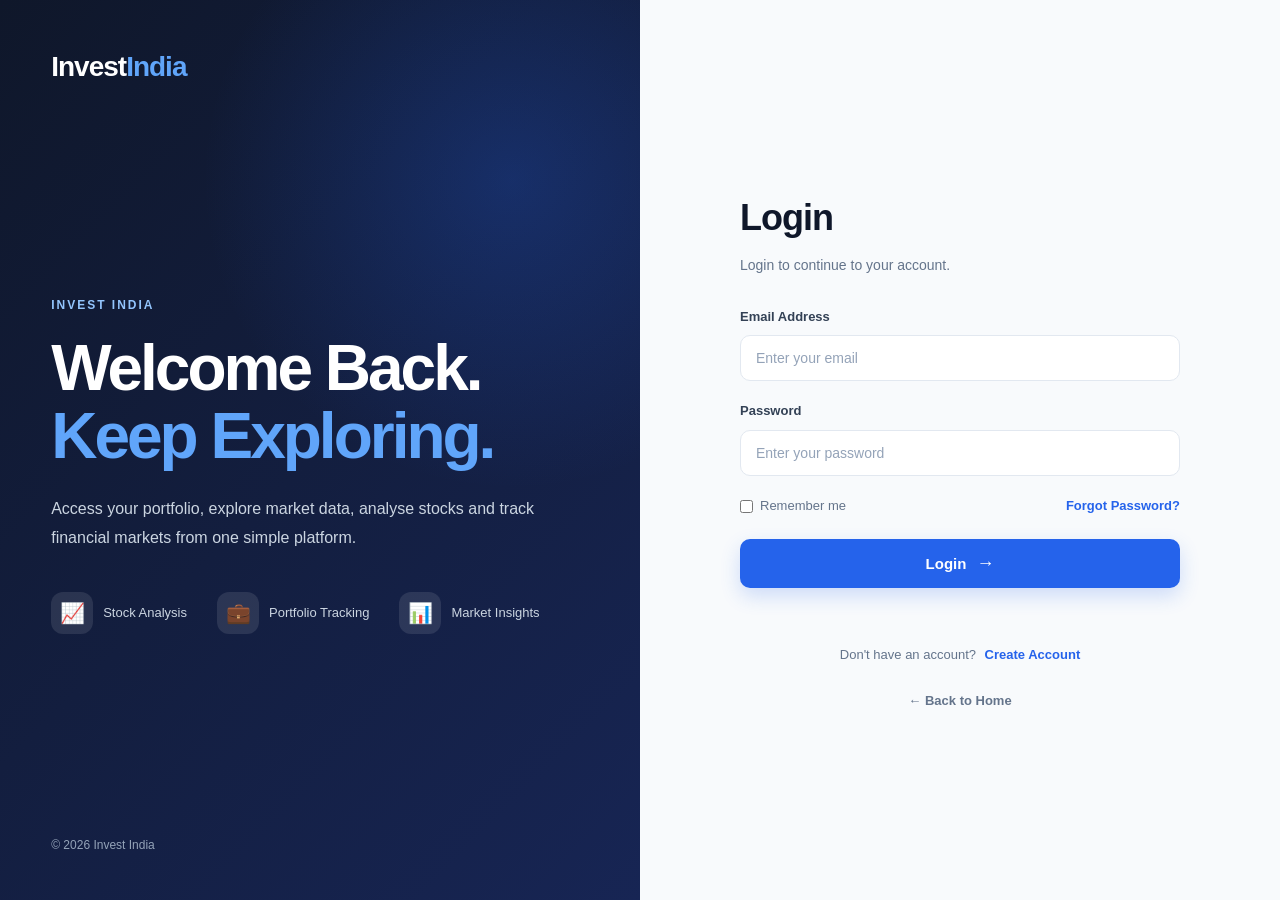
==== commit 68abbc5e: "first commi" ====
--- a/login.html
+++ b/login.html
@@ -1,48 +1,24 @@
+
 <!DOCTYPE html>
 <html lang="en">
-
 <head>
-
     <meta charset="UTF-8">
-
-    <meta name="viewport"
-          content="width=device-width, initial-scale=1.0">
-
+    <meta name="viewport" content="width=device-width, initial-scale=1.0">
     <title>Login | Invest India</title>
-
-    <link rel="stylesheet"
-          href="css/style.css">
-
+    <link rel="stylesheet" href="css/style.css">
 </head>
 
-
 <body class="auth-page">
 
-
-<!-- ==================================================
-     LOGIN PAGE
-================================================== -->
-
 <div class="auth-container">
 
-
-    <!-- LEFT SIDE -->
-
     <div class="auth-info">
-
-        <a href="index.html"
-           class="auth-logo">
-
+        <a href="index.html" class="auth-logo">
             Invest<span>India</span>
-
         </a>
 
-
         <div class="auth-info-content">
-
-            <span class="auth-label">
-                INVEST INDIA
-            </span>
+            <span class="auth-label">INVEST INDIA</span>
 
             <h1>
                 Welcome Back.
@@ -55,503 +31,209 @@
                 from one simple platform.
             </p>
 
-
             <div class="auth-features">
-
                 <div>
                     <span>📈</span>
-                    <p>
-                        Stock Analysis
-                    </p>
+                    <p>Stock Analysis</p>
                 </div>
 
                 <div>
                     <span>💼</span>
-                    <p>
-                        Portfolio Tracking
-                    </p>
+                    <p>Portfolio Tracking</p>
                 </div>
 
                 <div>
                     <span>📊</span>
-                    <p>
-                        Market Insights
-                    </p>
-                </div>
-
+                    <p>Market Insights</p>
+                </div>
             </div>
-
         </div>
-
 
         <div class="auth-footer-text">
             © 2026 Invest India
         </div>
-
     </div>
 
-
-
-    <!-- RIGHT SIDE -->
-
     <div class="auth-form-section">
-
-
         <div class="auth-form-card">
 
-
             <div class="auth-form-header">
-
                 <span class="auth-mobile-logo">
                     Invest<span>India</span>
                 </span>
 
-                <h2>
-                    Login
-                </h2>
-
-                <p>
-                    Login to continue to your account.
-                </p>
-
+                <h2>Login</h2>
+
+                <p>Login to continue to your account.</p>
             </div>
 
-
-            <!-- ==================================================
-                 LOGIN FORM
-            ================================================== -->
-
             <form id="loginForm">
 
-
-                <!-- EMAIL -->
-
                 <div class="form-group">
-
-                    <label for="loginEmail">
-                        Email Address
-                    </label>
-
+                    <label for="loginEmail">Email Address</label>
                     <input
                         type="email"
                         id="loginEmail"
                         placeholder="Enter your email"
                         required
+                        autocomplete="email"
                     >
-
-                </div>
-
-
-                <!-- PASSWORD -->
+                </div>
 
                 <div class="form-group">
-
-                    <label for="loginPassword">
-                        Password
-                    </label>
-
+                    <label for="loginPassword">Password</label>
                     <input
                         type="password"
                         id="loginPassword"
                         placeholder="Enter your password"
                         required
+                        autocomplete="current-password"
                     >
-
-                </div>
-
-
-                <!-- OPTIONS -->
+                </div>
 
                 <div class="form-options">
-
                     <label class="remember-me">
-
-                        <input
-                            type="checkbox"
-                            id="rememberMe"
-                        >
-
-                        <span>
-                            Remember me
-                        </span>
-
+                        <input type="checkbox" id="rememberMe">
+                        <span>Remember me</span>
                     </label>
 
-
-                    <a href="#">
-                        Forgot Password?
-                    </a>
-
-                </div>
-
-
-                <!-- LOGIN BUTTON -->
-
-                <button
-                    type="submit"
-                    class="auth-submit-btn">
-
+                    <a href="#">Forgot Password?</a>
+                </div>
+
+                <button type="submit" class="auth-submit-btn">
                     Login
                     <span>→</span>
-
                 </button>
 
-
-                <!-- MESSAGE -->
-
-                <p id="loginMessage"
-                   class="auth-message">
-                </p>
-
+                <p id="loginMessage" class="auth-message" role="status"></p>
 
             </form>
 
-
-            <!-- ==================================================
-                 REGISTER
-            ================================================== -->
-
             <div class="auth-switch">
-
-                <span>
-                    Don't have an account?
-                </span>
-
-                <a href="register.html">
-                    Create Account
-                </a>
-
+                <span>Don't have an account?</span>
+                <a href="register.html">Create Account</a>
             </div>
 
-
-            <!-- ==================================================
-                 HOME
-            ================================================== -->
-
-            <a href="index.html"
-               class="back-home">
-
+            <a href="index.html" class="back-home">
                 ← Back to Home
-
             </a>
 
         </div>
-
     </div>
 
 </div>
 
-
-
-<!-- ==================================================
-     LOGIN JAVASCRIPT
-     FRONTEND ONLY
-     LOCAL STORAGE
-================================================== -->
-
 <script>
-
-
-// ========================================
-// GET ELEMENTS
-// ========================================
-
-const loginForm =
-    document.getElementById(
-        "loginForm"
+"use strict";
+
+const loginForm = document.getElementById("loginForm");
+const loginMessage = document.getElementById("loginMessage");
+
+function showLoginMessage(message, type) {
+    loginMessage.textContent = message;
+    loginMessage.className = "auth-message " + type;
+}
+
+function getRegisteredAccounts() {
+    try {
+        const storedAccounts = localStorage.getItem("investmentAccounts");
+
+        if (storedAccounts) {
+            const accounts = JSON.parse(storedAccounts);
+
+            if (Array.isArray(accounts)) {
+                return accounts;
+            }
+        }
+
+        return [];
+    } catch (error) {
+        return null;
+    }
+}
+
+loginForm.addEventListener("submit", function (event) {
+    event.preventDefault();
+
+    const email = document.getElementById("loginEmail").value.trim().toLowerCase();
+    const password = document.getElementById("loginPassword").value;
+    const rememberMe = document.getElementById("rememberMe").checked;
+
+    if (!email || !password) {
+        showLoginMessage("Please enter email and password.", "error");
+        return;
+    }
+
+    const accounts = getRegisteredAccounts();
+
+    if (accounts === null) {
+        showLoginMessage("Unable to read saved accounts. Check browser storage.", "error");
+        return;
+    }
+
+    // Support accounts created with the previous version.
+    const oldEmail = localStorage.getItem("userEmail");
+    const oldPassword = localStorage.getItem("userPassword");
+    const oldName = localStorage.getItem("userName");
+
+    if (oldEmail && oldPassword &&
+        !accounts.some(account => account.email === oldEmail.trim().toLowerCase())) {
+        accounts.push({
+            name: oldName || oldEmail.split("@")[0],
+            email: oldEmail.trim().toLowerCase(),
+            password: oldPassword
+        });
+    }
+
+    const user = accounts.find(account =>
+        account.email &&
+        account.email.trim().toLowerCase() === email
     );
 
-
-const loginMessage =
-    document.getElementById(
-        "loginMessage"
-    );
-
-
-// ========================================
-// LOGIN FORM SUBMIT
-// ========================================
-
-loginForm.addEventListener(
-    "submit",
-    function(event) {
-
-        event.preventDefault();
-
-
-        // ========================================
-        // GET EMAIL
-        // ========================================
-
-        const email =
-            document.getElementById(
-                "loginEmail"
-            )
-            .value
-            .trim()
-            .toLowerCase();
-
-
-        // ========================================
-        // GET PASSWORD
-        // ========================================
-
-        const password =
-            document.getElementById(
-                "loginPassword"
-            )
-            .value
-            .trim();
-
-
-        // ========================================
-        // VALIDATION
-        // ========================================
-
-        if (
-            !email ||
-            !password
-        ) {
-
-            loginMessage.textContent =
-                "Please enter email and password.";
-
-            loginMessage.className =
-                "auth-message error";
-
-            return;
-
+    if (!user) {
+        showLoginMessage("Account not found. Please create an account first.", "error");
+        return;
+    }
+
+    if (user.password !== password) {
+        showLoginMessage("Incorrect password.", "error");
+        return;
+    }
+
+    try {
+        localStorage.setItem("investmentAccounts", JSON.stringify(accounts));
+        localStorage.setItem("userName", user.name || email.split("@")[0]);
+        localStorage.setItem("userEmail", user.email);
+        localStorage.setItem("loggedInEmail", user.email);
+        localStorage.setItem("isLoggedIn", "true");
+
+        if (rememberMe) {
+            localStorage.setItem("rememberMe", "true");
+        } else {
+            localStorage.removeItem("rememberMe");
         }
 
-
-        // ========================================
-        // GET REGISTERED USER
-        // ========================================
-
-        const registeredEmail =
-            localStorage.getItem(
-                "userEmail"
-            );
-
-
-        const registeredPassword =
-            localStorage.getItem(
-                "userPassword"
-            );
-
-
-        const registeredName =
-            localStorage.getItem(
-                "userName"
-            );
-
-
-        // ========================================
-        // CHECK ACCOUNT
-        // ========================================
-
-        if (
-            !registeredEmail ||
-            !registeredPassword
-        ) {
-
-            loginMessage.textContent =
-                "Account not found. Please create an account first.";
-
-            loginMessage.className =
-                "auth-message error";
-
-            return;
-
-        }
-
-
-        // ========================================
-        // CHECK EMAIL
-        // ========================================
-
-        if (
-            email !==
-            registeredEmail
-        ) {
-
-            loginMessage.textContent =
-                "Incorrect email address.";
-
-            loginMessage.className =
-                "auth-message error";
-
-            return;
-
-        }
-
-
-        // ========================================
-        // CHECK PASSWORD
-        // ========================================
-
-        if (
-            password !==
-            registeredPassword
-        ) {
-
-            loginMessage.textContent =
-                "Incorrect password.";
-
-            loginMessage.className =
-                "auth-message error";
-
-            return;
-
-        }
-
-
-        // ========================================
-        // LOGIN SUCCESS
-        // ========================================
-
-        localStorage.setItem(
-            "isLoggedIn",
-            "true"
-        );
-
-
-        localStorage.setItem(
-            "loggedInEmail",
-            email
-        );
-
-
-        localStorage.setItem(
-            "userEmail",
-            email
-        );
-
-
-        // ========================================
-        // SAVE USER NAME
-        // ========================================
-
-        if (
-            registeredName
-        ) {
-
-            localStorage.setItem(
-                "userName",
-                registeredName
-            );
-
-        }
-        else {
-
-            const emailName =
-                email
-                    .split("@")[0]
-                    .trim();
-
-
-            localStorage.setItem(
-                "userName",
-                emailName
-            );
-
-        }
-
-
-        // ========================================
-        // REMEMBER ME
-        // ========================================
-
-        const rememberMe =
-            document.getElementById(
-                "rememberMe"
-            );
-
-
-        if (
-            rememberMe &&
-            rememberMe.checked
-        ) {
-
-            localStorage.setItem(
-                "rememberMe",
-                "true"
-            );
-
-        }
-        else {
-
-            localStorage.removeItem(
-                "rememberMe"
-            );
-
-        }
-
-
-        // ========================================
-        // SUCCESS MESSAGE
-        // ========================================
-
-        loginMessage.textContent =
-            "Login successful!";
-
-        loginMessage.className =
-            "auth-message success";
-
-
-        // ========================================
-        // REDIRECT
-        // ========================================
-
-        setTimeout(
-            function() {
-
-                const returnPage =
-                    localStorage.getItem(
-                        "returnPage"
-                    );
-
-
-                // ========================================
-                // RETURN TO PREVIOUS PAGE
-                // ========================================
-
-                if (
-                    returnPage
-                ) {
-
-                    localStorage.removeItem(
-                        "returnPage"
-                    );
-
-
-                    window.location.href =
-                        returnPage;
-
-                }
-
-                // ========================================
-                // DEFAULT HOME PAGE
-                // ========================================
-
-                else {
-
-                    window.location.href =
-                        "index.html";
-
-                }
-
-            },
-            700
-        );
-
-    }
-);
-
-
+        showLoginMessage("Login successful! Redirecting...", "success");
+
+        setTimeout(function () {
+            const returnPage = localStorage.getItem("returnPage");
+            localStorage.removeItem("returnPage");
+
+            // Only allow local page names, not external redirects.
+            const safeReturnPage =
+                returnPage &&
+                /^[a-zA-Z0-9_-]+\.html$/.test(returnPage)
+                    ? returnPage
+                    : "index.html";
+
+            window.location.href = safeReturnPage;
+        }, 700);
+
+    } catch (error) {
+        showLoginMessage("Unable to save login session. Check browser storage.", "error");
+    }
+});
 </script>
 
-
 </body>
-
-</html>+</html>
